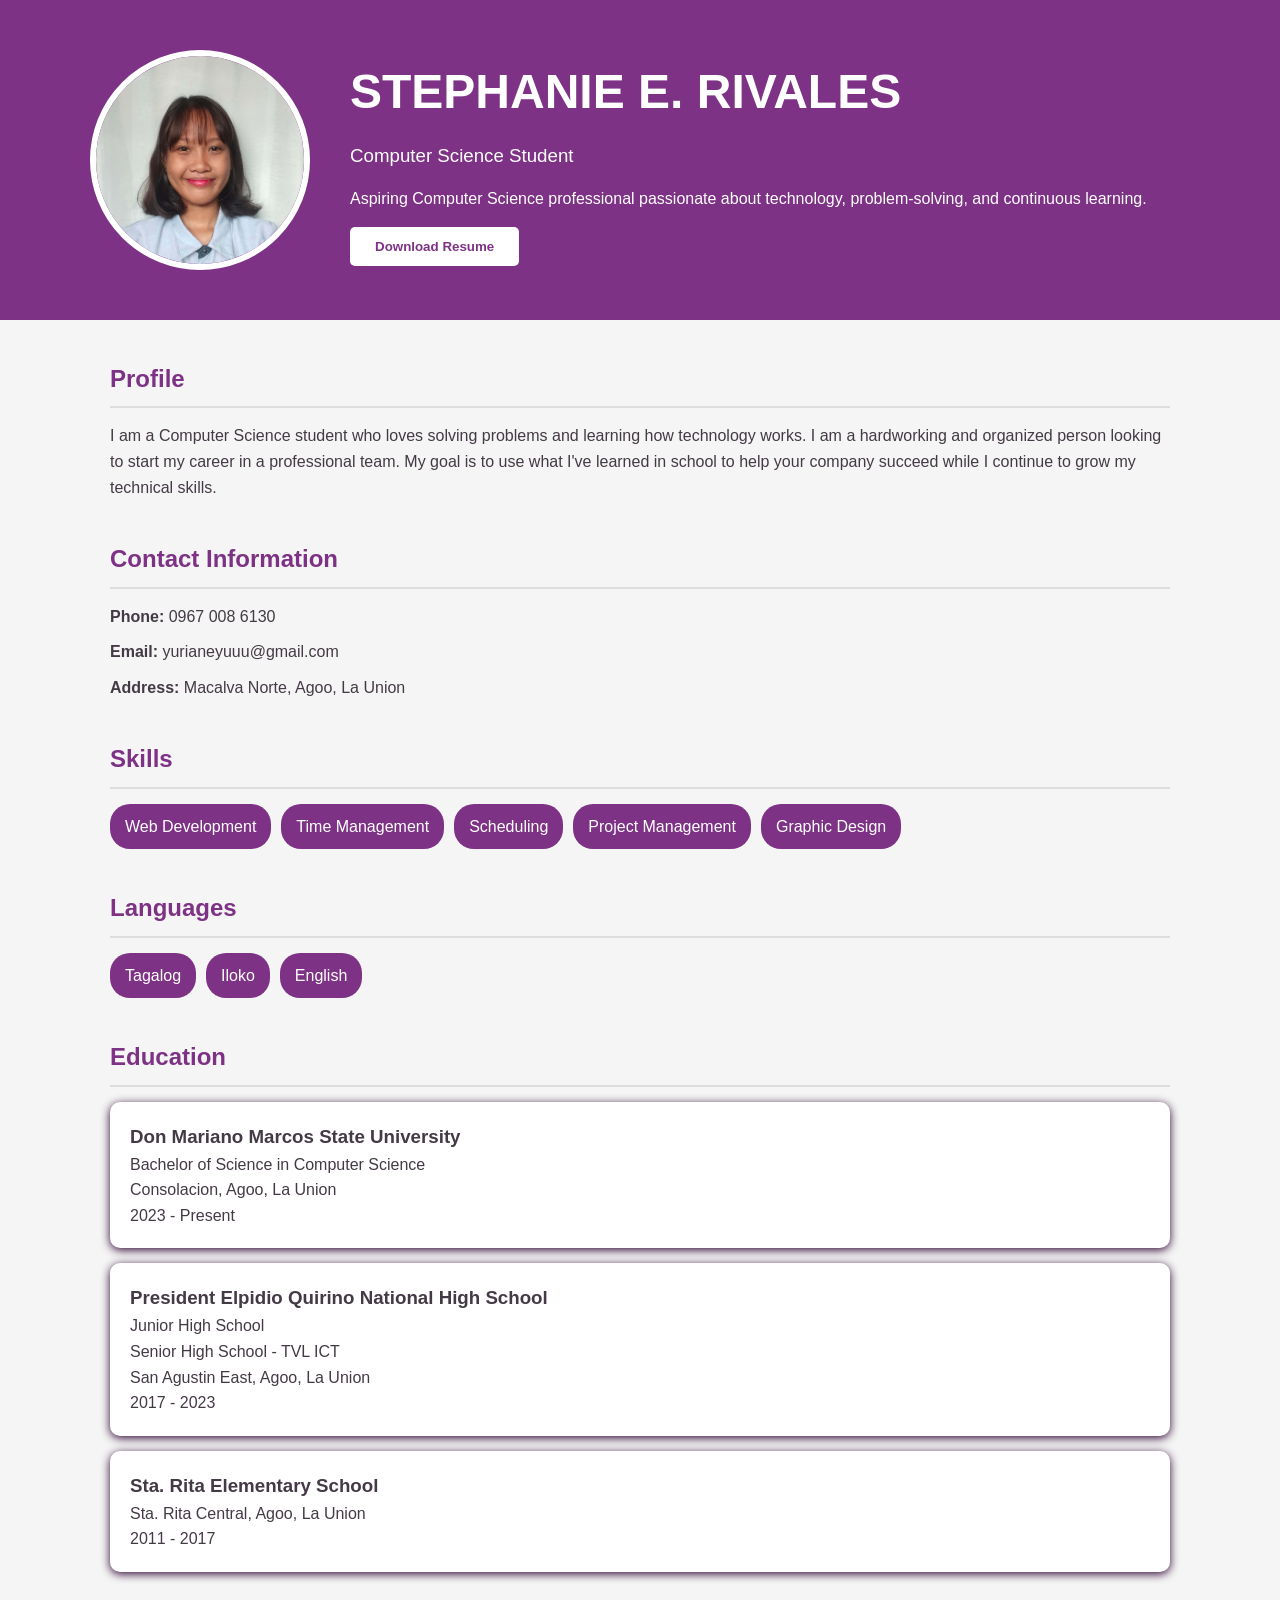
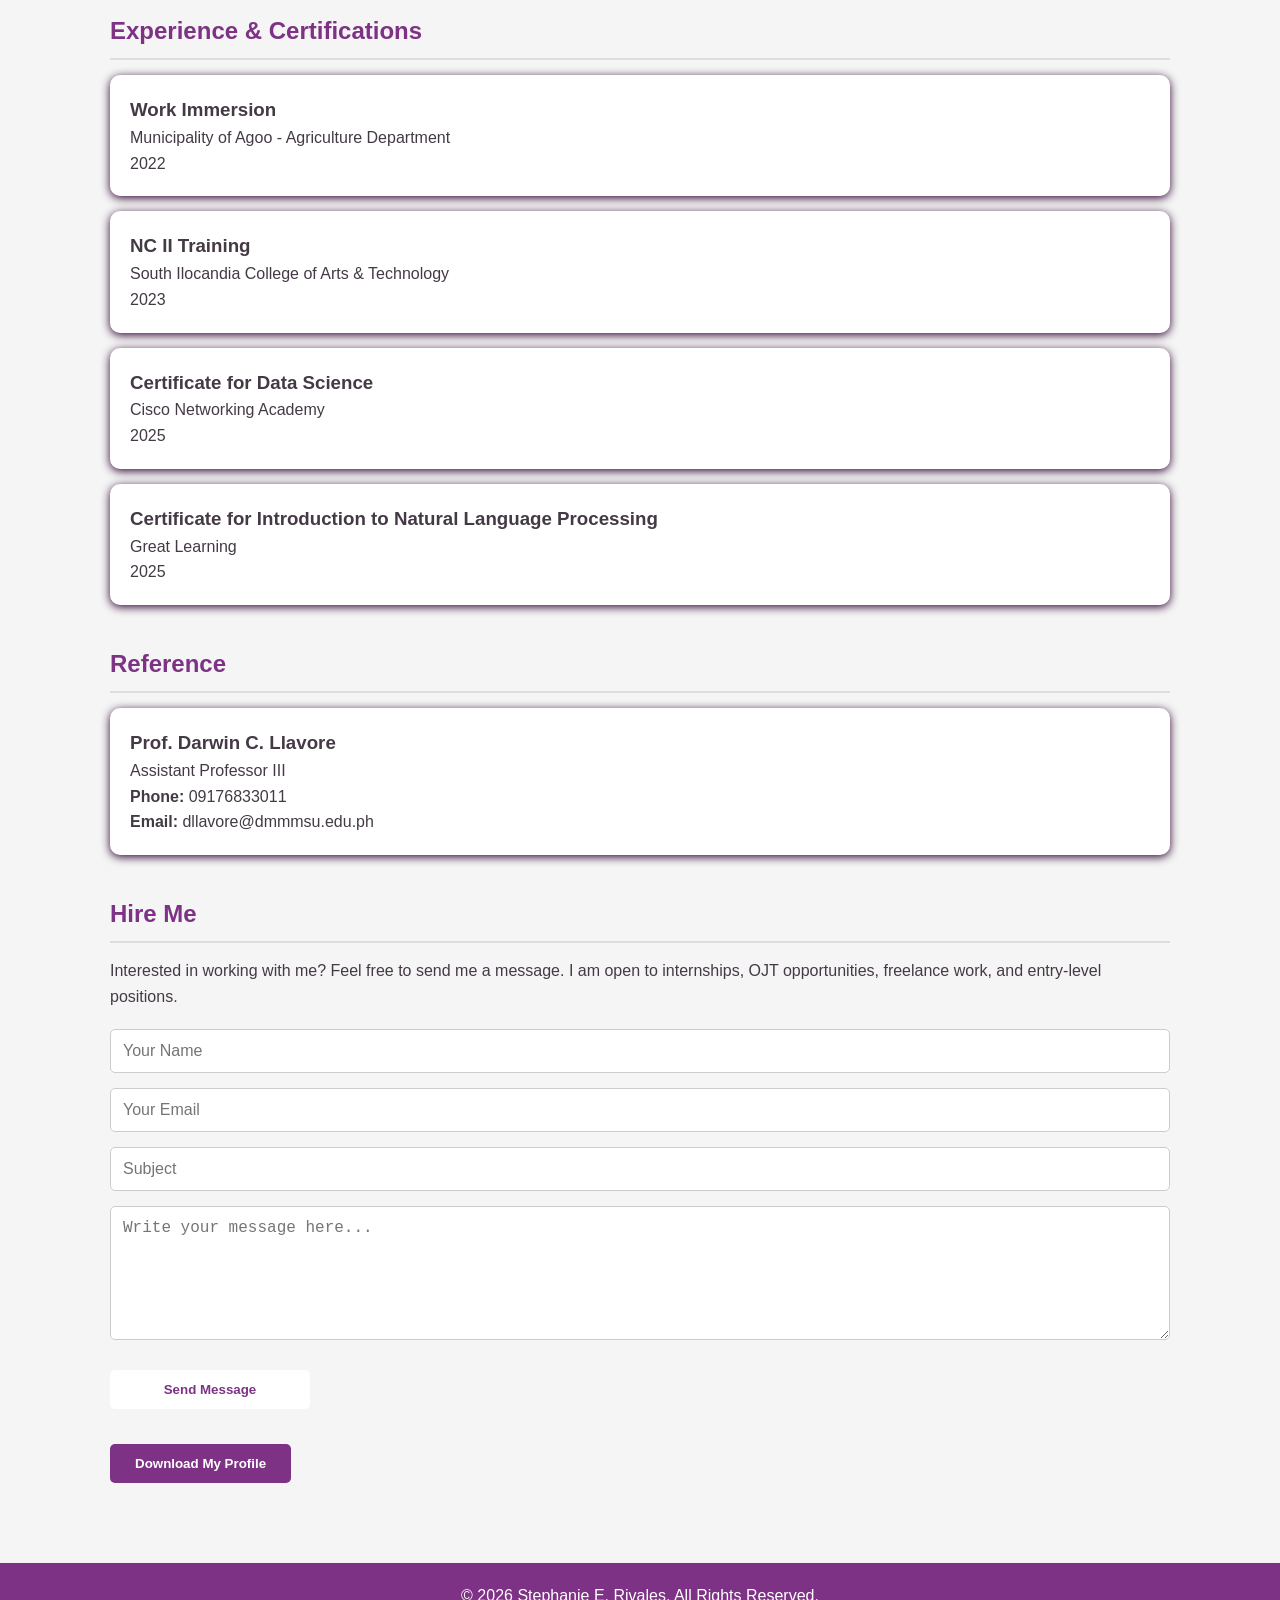
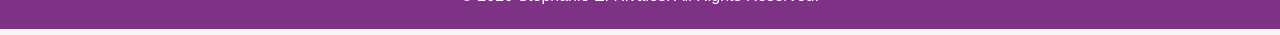
==== Profile_1/index.html @ c9173abb "Initialize commit" ====
<!DOCTYPE html>
<html lang="en">
<head>
    <meta charset="UTF-8">
    <meta name="viewport" content="width=device-width, initial-scale=1.0">
    <title>Stephanie E. Rivales | Portfolio</title>
    <link rel="stylesheet" href="style.css">
</head>
<body>

    <header>
        <div class="header-content">

            <img src="image.jfif" alt="Stephanie Rivales" class="profile-pic">

            <div class="profile-info">
                <h1>STEPHANIE E. RIVALES</h1>
                <h3>Computer Science Student</h3>

                <p>
                    Aspiring Computer Science professional passionate about
                    technology, problem-solving, and continuous learning.
                </p>

                <button id="resumeBtn">
                    Download Resume
                </button>
            </div>

        </div>
    </header>

    <main>

        <section>
            <h2>Profile</h2>

            <p>
                I am a Computer Science student who loves solving problems
                and learning how technology works. I am a hardworking and
                organized person looking to start my career in a professional
                team. My goal is to use what I've learned in school to help
                your company succeed while I continue to grow my technical
                skills.
            </p>
        </section>

        <section>
            <h2>Contact Information</h2>

            <ul>
                <li><strong>Phone:</strong> 0967 008 6130</li>
                <li><strong>Email:</strong> yurianeyuuu@gmail.com</li>
                <li><strong>Address:</strong> Macalva Norte, Agoo, La Union</li>
            </ul>
        </section>

        <section>
            <h2>Skills</h2>

            <div class="skill-list">
                <span>Web Development</span>
                <span>Time Management</span>
                <span>Scheduling</span>
                <span>Project Management</span>
                <span>Graphic Design</span>
            </div>
        </section>

        <section>
            <h2>Languages</h2>

            <div class="skill-list">
                <span>Tagalog</span>
                <span>Iloko</span>
                <span>English</span>
            </div>
        </section>

        <section>
            <h2>Education</h2>

            <div class="card">
                <h3>Don Mariano Marcos State University</h3>
                <p>Bachelor of Science in Computer Science</p>
                <p>Consolacion, Agoo, La Union</p>
                <p>2023 - Present</p>
            </div>

            <div class="card">
                <h3>President Elpidio Quirino National High School</h3>
                <p>Junior High School</p>
                <p>Senior High School - TVL ICT</p>
                <p>San Agustin East, Agoo, La Union</p>
                <p>2017 - 2023</p>
            </div>

            <div class="card">
                <h3>Sta. Rita Elementary School</h3>
                <p>Sta. Rita Central, Agoo, La Union</p>
                <p>2011 - 2017</p>
            </div>
        </section>

        <section>
            <h2>Experience & Certifications</h2>

            <div class="card">
                <h3>Work Immersion</h3>
                <p>Municipality of Agoo - Agriculture Department</p>
                <p>2022</p>
            </div>

            <div class="card">
                <h3>NC II Training</h3>
                <p>South Ilocandia College of Arts & Technology</p>
                <p>2023</p>
            </div>

            <div class="card">
                <h3>Certificate for Data Science</h3>
                <p>Cisco Networking Academy</p>
                <p>2025</p>
            </div>

            <div class="card">
                <h3>Certificate for Introduction to Natural Language Processing</h3>
                <p>Great Learning</p>
                <p>2025</p>
            </div>
        </section>

        <section>
            <h2>Reference</h2>

            <div class="card">
                <h3>Prof. Darwin C. Llavore</h3>
                <p>Assistant Professor III</p>
                <p><strong>Phone:</strong> 09176833011</p>
                <p><strong>Email:</strong> dllavore@dmmmsu.edu.ph</p>
            </div>
        </section>

        <section class="hire-me">
            <h2>Hire Me</h2>

            <p>
                Interested in working with me? Feel free to send me a message.
                I am open to internships, OJT opportunities, freelance work,
                and entry-level positions.
            </p>

            <form id="contactForm">

                <input
                    type="text"
                    id="name"
                    placeholder="Your Name"
                    required
                >

                <input
                    type="email"
                    id="email"
                    placeholder="Your Email"
                    required
                >

                <input
                    type="text"
                    id="subject"
                    placeholder="Subject"
                    required
                >

                <textarea
                    id="message"
                    rows="6"
                    placeholder="Write your message here..."
                    required
                ></textarea>

                <button type="submit">
                    Send Message
                </button>

            </form>

            <div class="download-section">
                <button id="downloadProfile">
                    Download My Profile
                </button>
            </div>

        </section>

    </main>

    <footer>
        <p>&copy; 2026 Stephanie E. Rivales. All Rights Reserved.</p>
    </footer>

    <script src="script.js"></script>

</body>
</html>
---- Profile_1/style.css ----
*{
    margin:0;
    padding:0;
    box-sizing:border-box;
}

body{
    font-family:Arial, sans-serif;
    background:#f5f5f5;
    color:#443a45;
    line-height:1.6;
}

header{
    background:#7e3285;
    color:white;
    padding:50px 20px;
}

.header-content{
    max-width:1100px;
    margin:auto;
    display:flex;
    align-items:center;
    gap:40px;
}

.profile-pic{
    width:220px;
    height:220px;
    border-radius:50%;
    object-fit:cover;
    border:6px solid white;
}

.profile-info h1{
    font-size:3rem;
    margin-bottom:10px;
}

.profile-info h3{
    margin-bottom:15px;
    font-weight:normal;
}

button{
    margin-top:15px;
    padding:12px 25px;
    border:none;
    border-radius:5px;
    background:white;
    color:#7e3285;
    cursor:pointer;
    font-weight:bold;
}

main{
    max-width:1100px;
    margin:auto;
    padding:40px 20px;
}

section{
    margin-bottom:40px;
}

h2{
    color:#7e3285;
    margin-bottom:15px;
    border-bottom:2px solid #ddd;
    padding-bottom:8px;
}

.card{
    background:white;
    padding:20px;
    border-radius:10px;
    margin-bottom:15px;
    box-shadow:0 2px 10px #2e0232;
}

.skill-list{
    display:flex;
    flex-wrap:wrap;
    gap:10px;
}

.skill-list span{
    background:#7e3285;
    color:white;
    padding:10px 15px;
    border-radius:20px;
}

ul{
    list-style:none;
}

li{
    margin-bottom:10px;
}

.hire-me p{
    margin-bottom:20px;
}

#contactForm{
    display:flex;
    flex-direction:column;
    gap:15px;
}

#contactForm input,
#contactForm textarea{
    padding:12px;
    border:1px solid #ccc;
    border-radius:5px;
    font-size:16px;
}

#contactForm button{
    width:200px;
}

.download-section{
    margin-top:20px;
}

.download-section button{
    background:#7e3285;
    color:white;
}

footer{
    background:#7e3285;
    color:white;
    text-align:center;
    padding:20px;
}

@media(max-width:768px){

    .header-content{
        flex-direction:column;
        text-align:center;
    }

    .profile-info h1{
        font-size:2rem;
    }

    .profile-pic{
        width:170px;
        height:170px;
    }
}
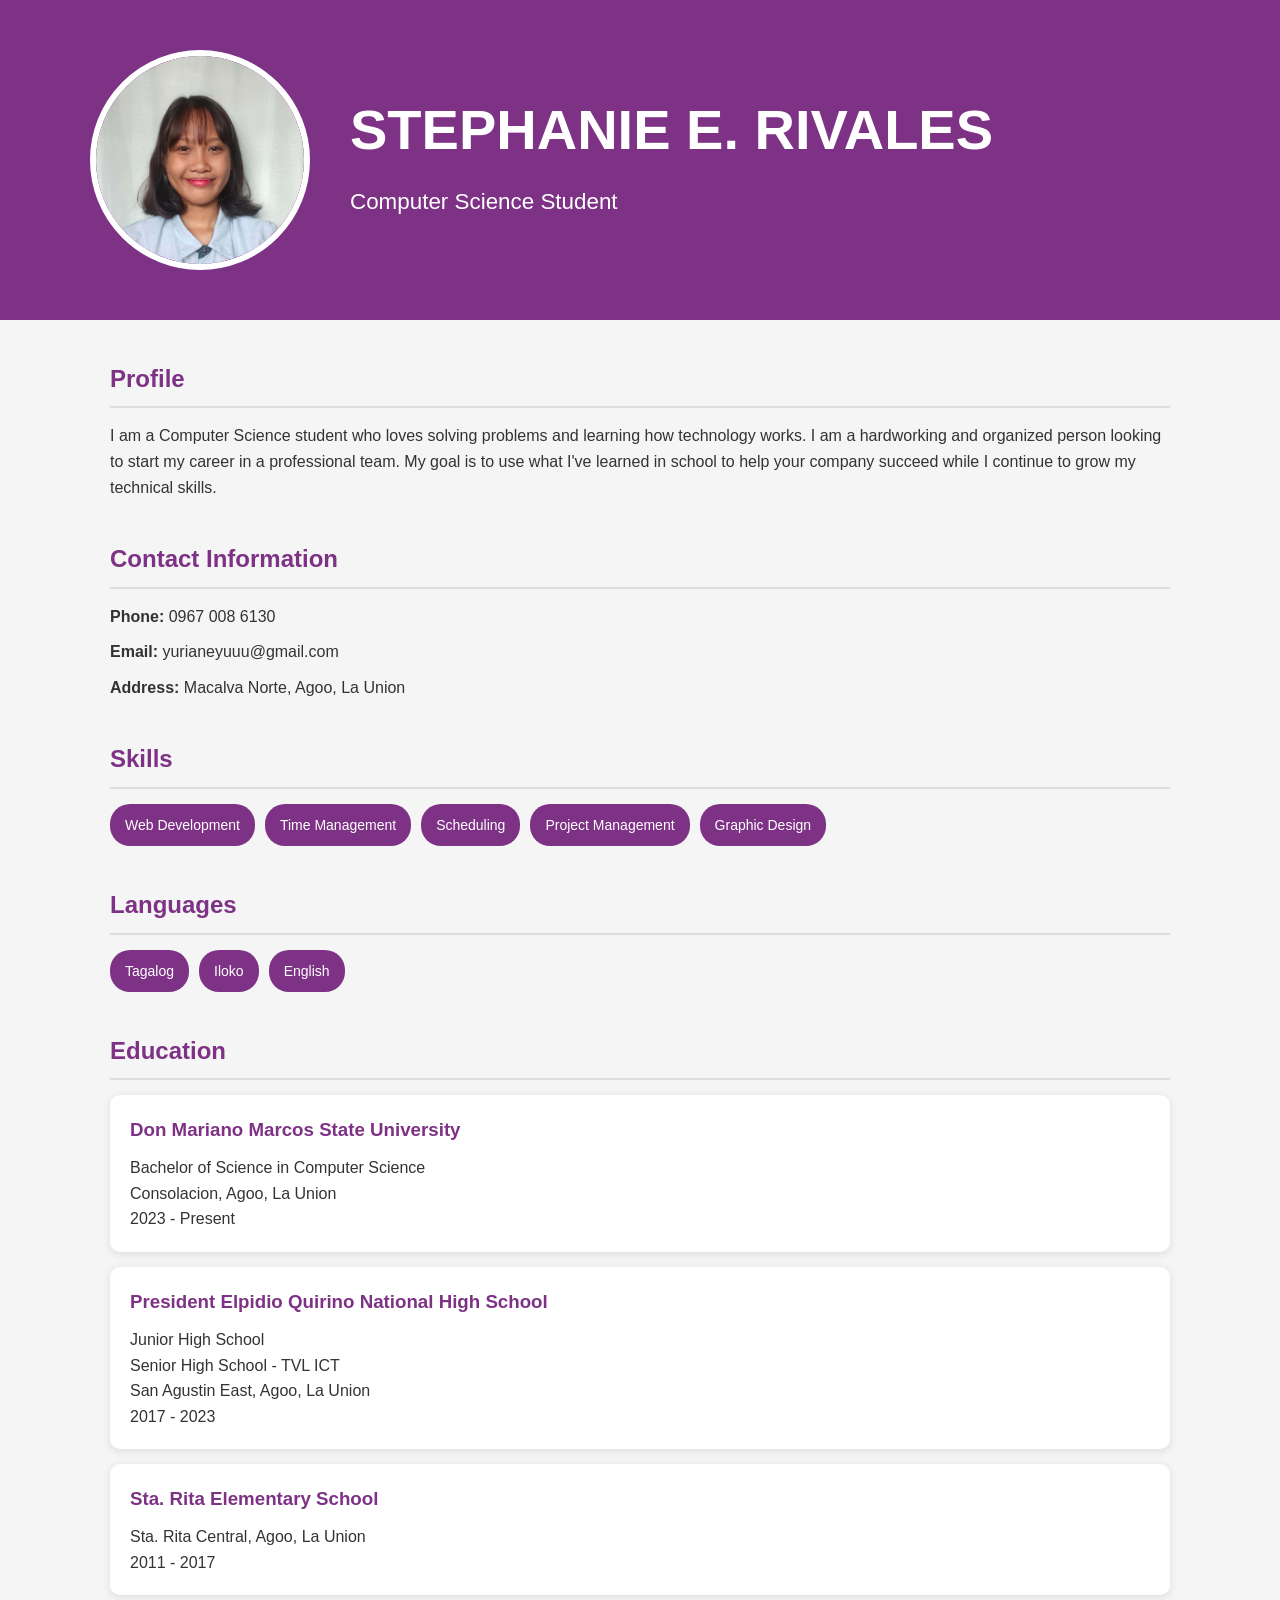
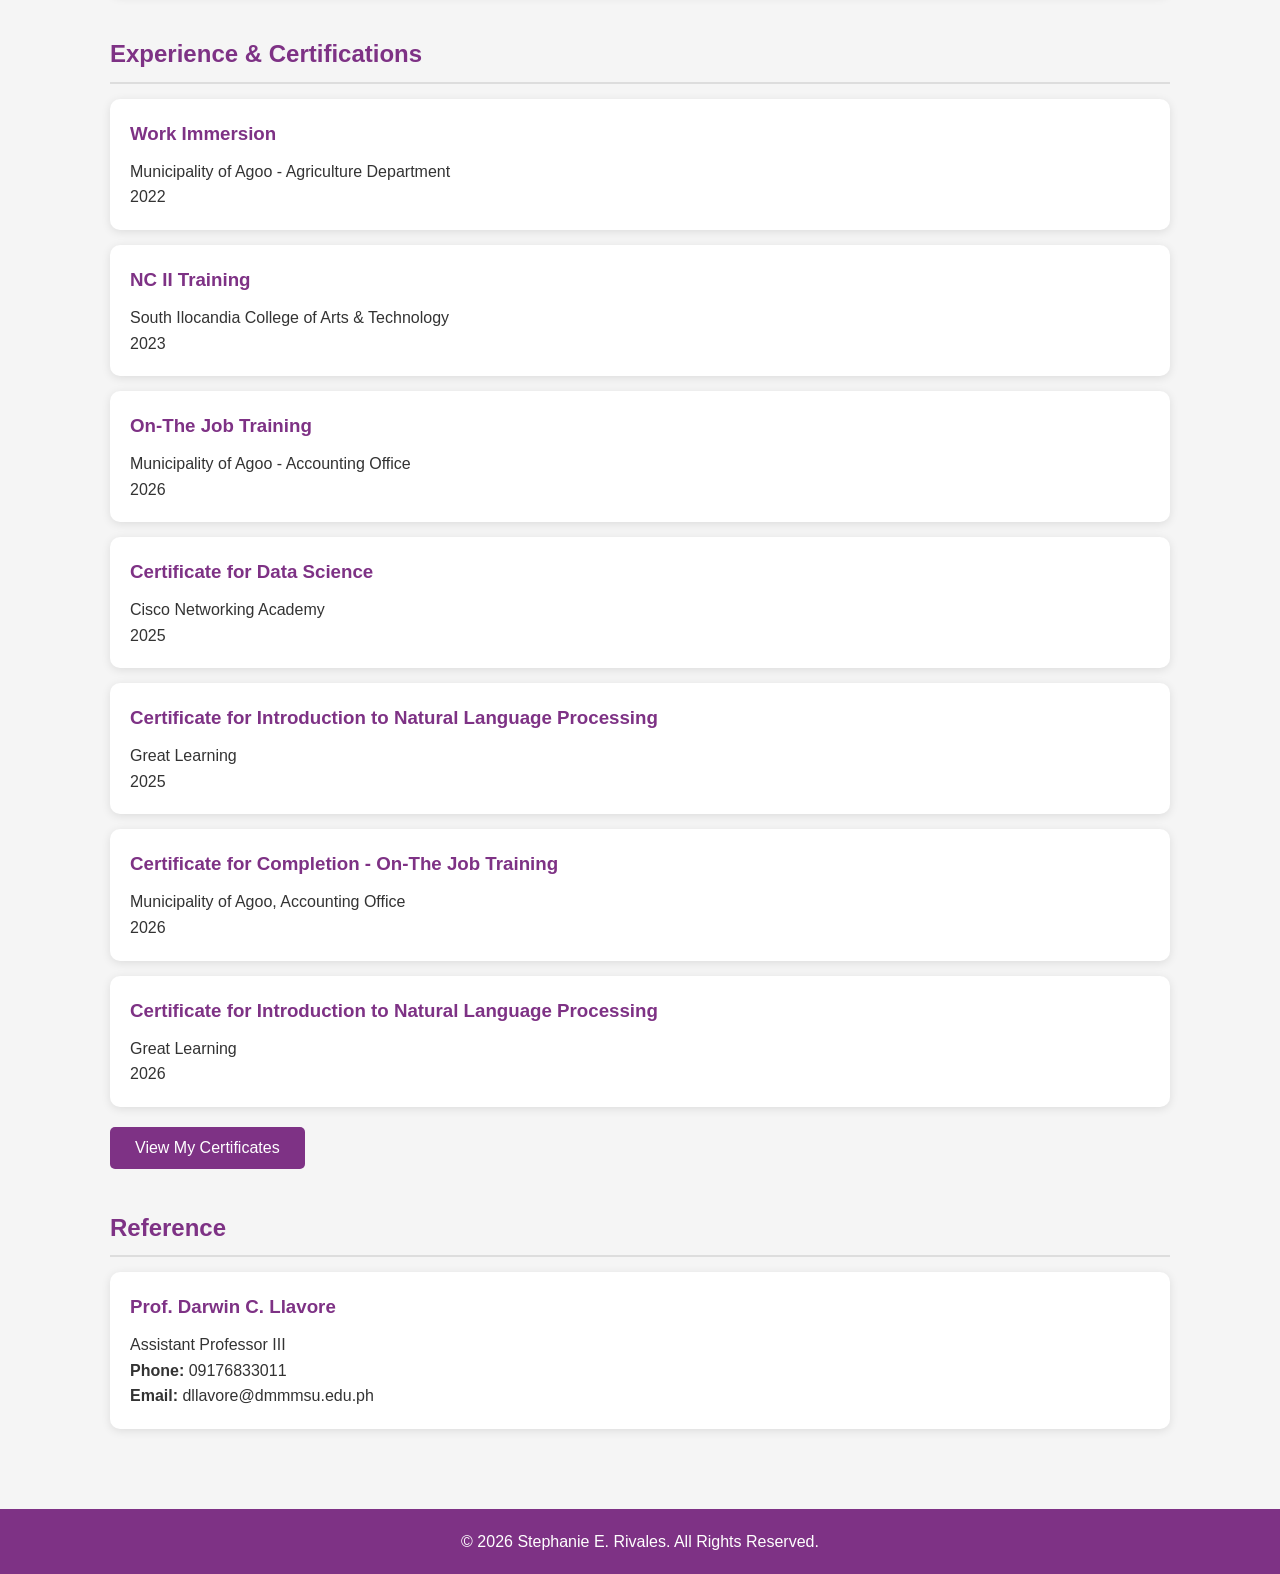
==== commit 3449e134: "Initialize commit" ====
--- a/Profile_1/index.html
+++ b/Profile_1/index.html
@@ -16,15 +16,6 @@
             <div class="profile-info">
                 <h1>STEPHANIE E. RIVALES</h1>
                 <h3>Computer Science Student</h3>
-
-                <p>
-                    Aspiring Computer Science professional passionate about
-                    technology, problem-solving, and continuous learning.
-                </p>
-
-                <button id="resumeBtn">
-                    Download Resume
-                </button>
             </div>
 
         </div>
@@ -32,6 +23,7 @@
 
     <main>
 
+        <!-- PROFILE -->
         <section>
             <h2>Profile</h2>
 
@@ -45,6 +37,7 @@
             </p>
         </section>
 
+        <!-- CONTACT -->
         <section>
             <h2>Contact Information</h2>
 
@@ -55,6 +48,7 @@
             </ul>
         </section>
 
+        <!-- SKILLS -->
         <section>
             <h2>Skills</h2>
 
@@ -67,6 +61,7 @@
             </div>
         </section>
 
+        <!-- LANGUAGES -->
         <section>
             <h2>Languages</h2>
 
@@ -77,6 +72,7 @@
             </div>
         </section>
 
+        <!-- EDUCATION -->
         <section>
             <h2>Education</h2>
 
@@ -102,6 +98,7 @@
             </div>
         </section>
 
+        <!-- EXPERIENCE -->
         <section>
             <h2>Experience & Certifications</h2>
 
@@ -118,6 +115,12 @@
             </div>
 
             <div class="card">
+                <h3>On-The Job Training</h3>
+                <p>Municipality of Agoo - Accounting Office</p>
+                <p>2026</p>
+            </div>
+
+            <div class="card">
                 <h3>Certificate for Data Science</h3>
                 <p>Cisco Networking Academy</p>
                 <p>2025</p>
@@ -128,8 +131,26 @@
                 <p>Great Learning</p>
                 <p>2025</p>
             </div>
+            <div class="card">
+                <h3>Certificate for Completion - On-The Job Training</h3>
+                <p>Municipality of Agoo, Accounting Office</p>
+                <p>2026</p>
+            </div>
+            <div class="card">
+                <h3>Certificate for Introduction to Natural Language Processing</h3>
+                <p>Great Learning</p>
+                <p>2026</p>
+            </div>
+
+            <div class="certificate-btn">
+                <button onclick="viewCertificates()">
+                    View My Certificates
+                </button>
+            </div>
+
         </section>
 
+        <!-- REFERENCE -->
         <section>
             <h2>Reference</h2>
 
@@ -139,59 +160,6 @@
                 <p><strong>Phone:</strong> 09176833011</p>
                 <p><strong>Email:</strong> dllavore@dmmmsu.edu.ph</p>
             </div>
-        </section>
-
-        <section class="hire-me">
-            <h2>Hire Me</h2>
-
-            <p>
-                Interested in working with me? Feel free to send me a message.
-                I am open to internships, OJT opportunities, freelance work,
-                and entry-level positions.
-            </p>
-
-            <form id="contactForm">
-
-                <input
-                    type="text"
-                    id="name"
-                    placeholder="Your Name"
-                    required
-                >
-
-                <input
-                    type="email"
-                    id="email"
-                    placeholder="Your Email"
-                    required
-                >
-
-                <input
-                    type="text"
-                    id="subject"
-                    placeholder="Subject"
-                    required
-                >
-
-                <textarea
-                    id="message"
-                    rows="6"
-                    placeholder="Write your message here..."
-                    required
-                ></textarea>
-
-                <button type="submit">
-                    Send Message
-                </button>
-
-            </form>
-
-            <div class="download-section">
-                <button id="downloadProfile">
-                    Download My Profile
-                </button>
-            </div>
-
         </section>
 
     </main>
--- a/Profile_1/style.css
+++ b/Profile_1/style.css
@@ -7,9 +7,11 @@
 body{
     font-family:Arial, sans-serif;
     background:#f5f5f5;
-    color:#443a45;
+    color:#333;
     line-height:1.6;
 }
+
+/* HEADER */
 
 header{
     background:#7e3285;
@@ -22,6 +24,7 @@
     margin:auto;
     display:flex;
     align-items:center;
+    justify-content:flex-start;
     gap:40px;
 }
 
@@ -31,31 +34,33 @@
     border-radius:50%;
     object-fit:cover;
     border:6px solid white;
+    flex-shrink:0;
+}
+
+.profile-info{
+    flex:1;
 }
 
 .profile-info h1{
-    font-size:3rem;
+    font-size:clamp(2rem, 5vw, 3.5rem);
     margin-bottom:10px;
 }
 
 .profile-info h3{
+    font-size:clamp(1rem, 2vw, 1.4rem);
     margin-bottom:15px;
     font-weight:normal;
 }
 
-button{
-    margin-top:15px;
-    padding:12px 25px;
-    border:none;
-    border-radius:5px;
-    background:white;
-    color:#7e3285;
-    cursor:pointer;
-    font-weight:bold;
-}
+.profile-info p{
+    max-width:700px;
+}
+
+/* MAIN */
 
 main{
     max-width:1100px;
+    width:100%;
     margin:auto;
     padding:40px 20px;
 }
@@ -71,13 +76,31 @@
     padding-bottom:8px;
 }
 
+ul{
+    list-style:none;
+}
+
+li{
+    margin-bottom:10px;
+}
+
+/* CARDS */
+
 .card{
     background:white;
     padding:20px;
     border-radius:10px;
     margin-bottom:15px;
-    box-shadow:0 2px 10px #2e0232;
-}
+    box-shadow:0 2px 10px rgba(0,0,0,.1);
+    width:100%;
+}
+
+.card h3{
+    color:#7e3285;
+    margin-bottom:10px;
+}
+
+/* SKILLS */
 
 .skill-list{
     display:flex;
@@ -90,67 +113,216 @@
     color:white;
     padding:10px 15px;
     border-radius:20px;
-}
-
-ul{
-    list-style:none;
-}
-
-li{
-    margin-bottom:10px;
-}
-
-.hire-me p{
-    margin-bottom:20px;
-}
-
-#contactForm{
-    display:flex;
-    flex-direction:column;
-    gap:15px;
-}
-
-#contactForm input,
-#contactForm textarea{
-    padding:12px;
-    border:1px solid #ccc;
+    font-size:14px;
+}
+
+/* CERTIFICATE BUTTON */
+
+.certificate-btn{
+    text-align:left;
+    margin-top:20px;
+}
+
+.certificate-btn button{
+    background:#7e3285;
+    color:white;
+    padding:12px 25px;
+    border:none;
     border-radius:5px;
+    cursor:pointer;
     font-size:16px;
-}
-
-#contactForm button{
-    width:200px;
-}
-
-.download-section{
-    margin-top:20px;
-}
-
-.download-section button{
-    background:#7e3285;
-    color:white;
-}
+    transition:.3s;
+}
+
+.certificate-btn button:hover{
+    opacity:.9;
+}
+
+/* FOOTER */
 
 footer{
-    background:#7e3285;
+    background: #7e3285;
     color:white;
     text-align:center;
     padding:20px;
 }
 
-@media(max-width:768px){
+/* TABLET */
+
+@media (max-width:768px){
+
+    header{
+        padding:30px 15px;
+    }
 
     .header-content{
         flex-direction:column;
-        text-align:center;
+        align-items:flex-start;
+        gap:20px;
+    }
+
+    .profile-pic{
+        width:150px;
+        height:150px;
+    }
+
+    .profile-info{
+        width:100%;
     }
 
     .profile-info h1{
         font-size:2rem;
     }
 
+    .profile-info h3{
+        font-size:1rem;
+    }
+
+    main{
+        padding:20px 15px;
+    }
+
+    section{
+        margin-bottom:30px;
+    }
+}
+
+/* MOBILE */
+
+@media (max-width:480px){
+
     .profile-pic{
-        width:170px;
-        height:170px;
-    }
+        width:120px;
+        height:120px;
+    }
+
+    .profile-info h1{
+        font-size:1.6rem;
+    }
+
+    .profile-info h3{
+        font-size:.95rem;
+    }
+
+    body{
+        font-size:14px;
+    }
+
+    .skill-list span{
+        width:100%;
+        text-align:center;
+    }
+
+    .certificate-btn button{
+        width:100%;
+    }
+}
+
+/* CERTIFICATES PAGE */
+
+.certificates-header{
+    background:#7e3285;
+    color:white;
+    padding:30px 20px;
+}
+
+.certificates-header .header-content{
+    max-width:1200px;
+    margin:auto;
+}
+
+.certificates-header h1{
+    font-size:2.5rem;
+    margin-bottom:10px;
+}
+
+.certificates-container{
+    max-width:1200px;
+    margin:auto;
+    padding:40px 20px;
+}
+
+.certificate-grid{
+    display:grid;
+    grid-template-columns:repeat(auto-fit, minmax(300px, 1fr));
+    gap:25px;
+}
+
+.certificate-card{
+    background:white;
+    border-radius:10px;
+    overflow:hidden;
+    box-shadow:0 2px 10px rgba(0,0,0,.1);
+    transition:.3s;
+}
+
+.certificate-card:hover{
+    transform:translateY(-5px);
+}
+
+.certificate-card img{
+    width:100%;
+    height:250px;
+    object-fit:cover;
+}
+
+.certificate-info{
+    padding:20px;
+}
+
+.certificate-info h3{
+    color:#7e3285;
+    margin-bottom:10px;
+}
+
+.certificate-info p{
+    color:#666;
+}
+
+.back-btn{
+    margin-top:40px;
+}
+
+.back-btn a{
+    display:inline-block;
+    text-decoration:none;
+    background:#7e3285;
+    color:white;
+    padding:12px 25px;
+    border-radius:5px;
+    transition:.3s;
+}
+
+.back-btn a:hover{
+    opacity:.9;
+}
+
+/* RESPONSIVE */
+
+@media(max-width:768px){
+
+    .certificates-header h1{
+        font-size:2rem;
+    }
+
+    .certificate-card img{
+        height:200px;
+    }
+
+}
+
+@media(max-width:480px){
+
+    .certificates-container{
+        padding:20px 15px;
+    }
+
+    .certificates-header h1{
+        font-size:1.6rem;
+    }
+
+    .certificate-grid{
+        grid-template-columns:1fr;
+    }
+
 }
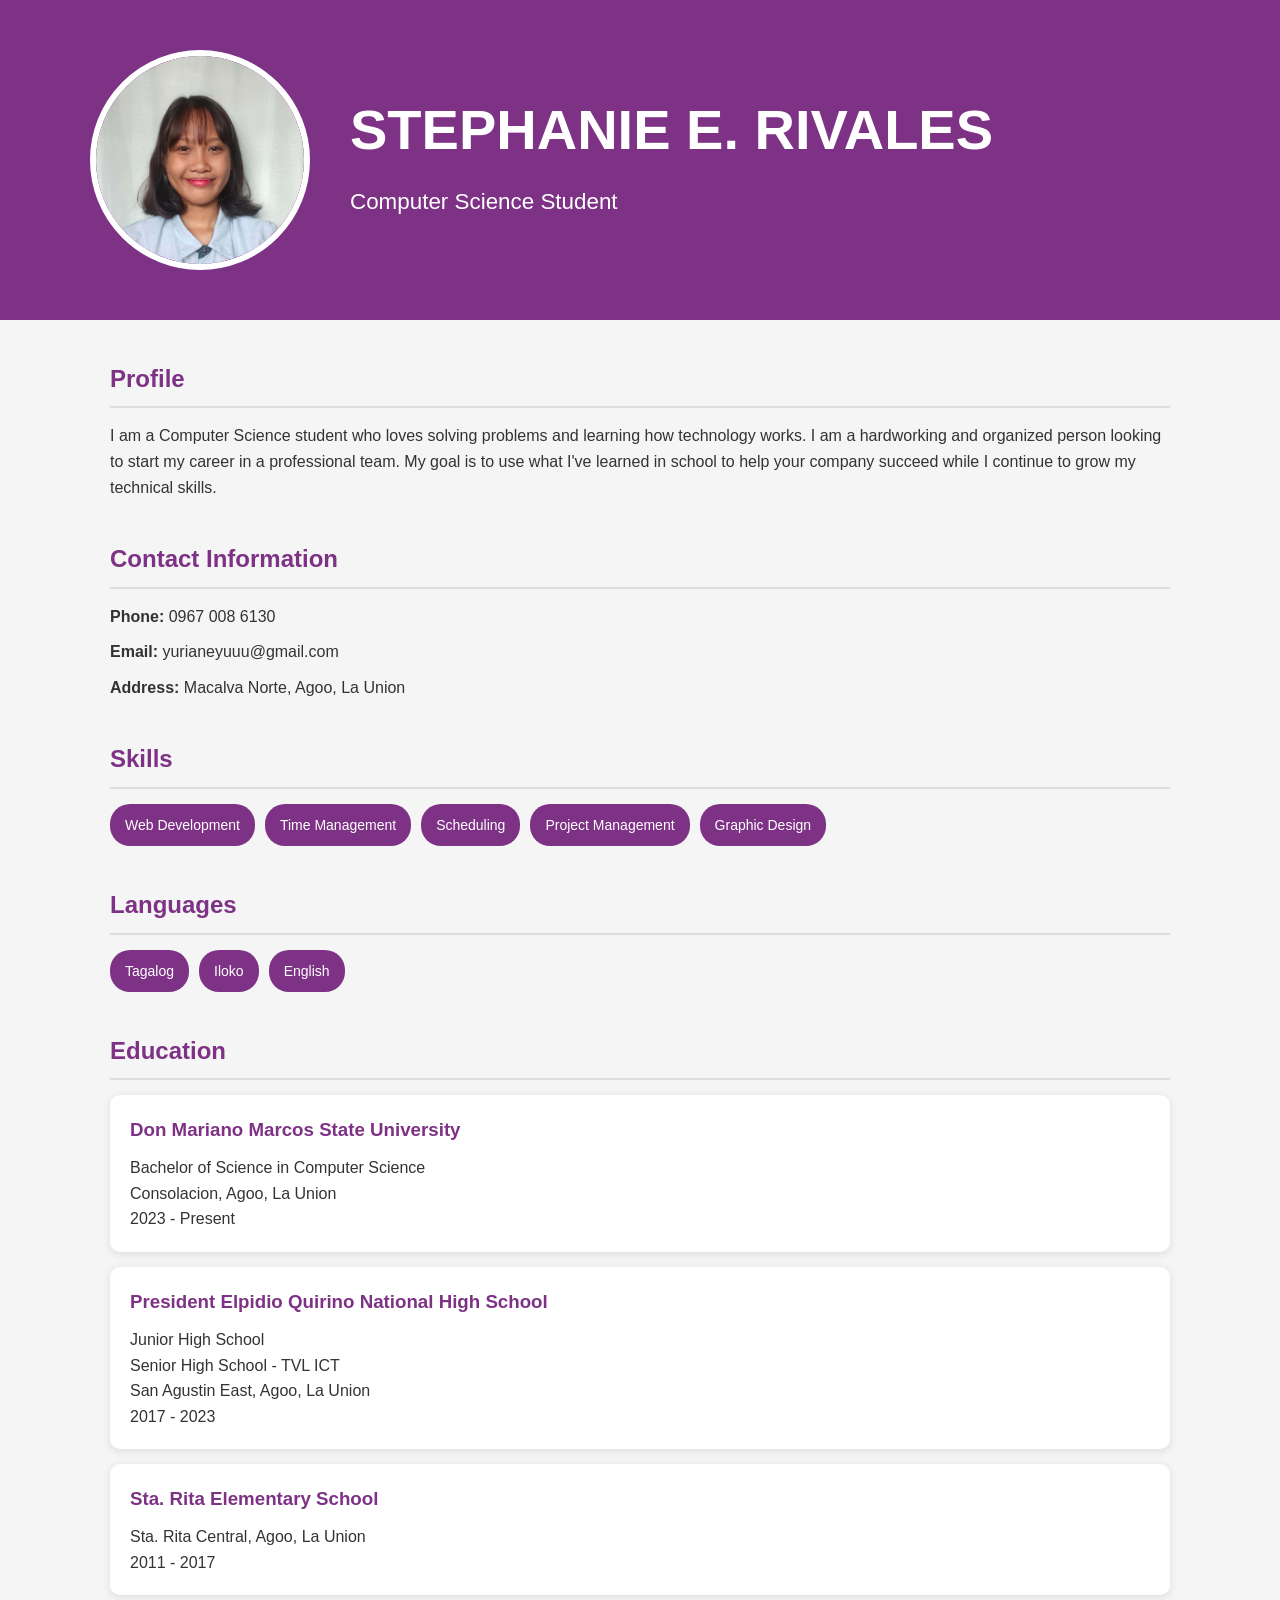
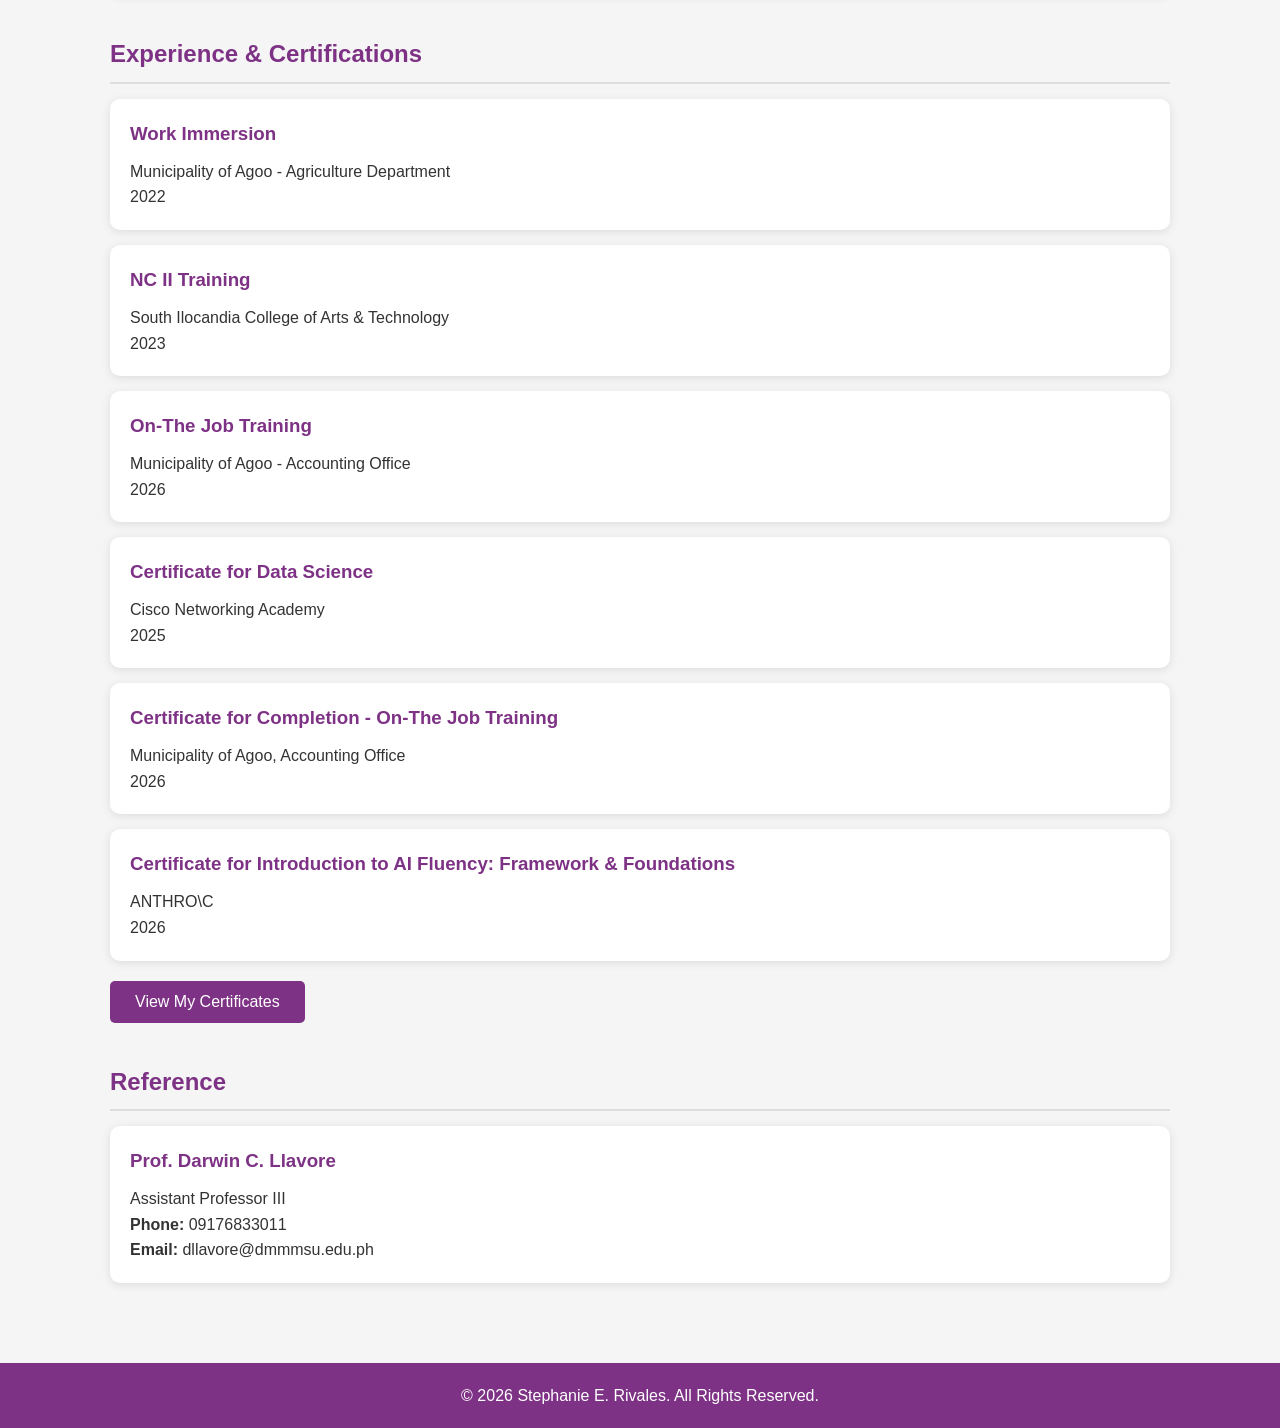
==== commit bd5784d0: "Initialize commit" ====
--- a/Profile_1/index.html
+++ b/Profile_1/index.html
@@ -127,18 +127,14 @@
             </div>
 
             <div class="card">
-                <h3>Certificate for Introduction to Natural Language Processing</h3>
-                <p>Great Learning</p>
-                <p>2025</p>
-            </div>
-            <div class="card">
                 <h3>Certificate for Completion - On-The Job Training</h3>
                 <p>Municipality of Agoo, Accounting Office</p>
                 <p>2026</p>
             </div>
+            
             <div class="card">
-                <h3>Certificate for Introduction to Natural Language Processing</h3>
-                <p>Great Learning</p>
+                <h3>Certificate for Introduction to AI Fluency: Framework & Foundations</h3>
+                <p>ANTHRO\C</p>
                 <p>2026</p>
             </div>
 
